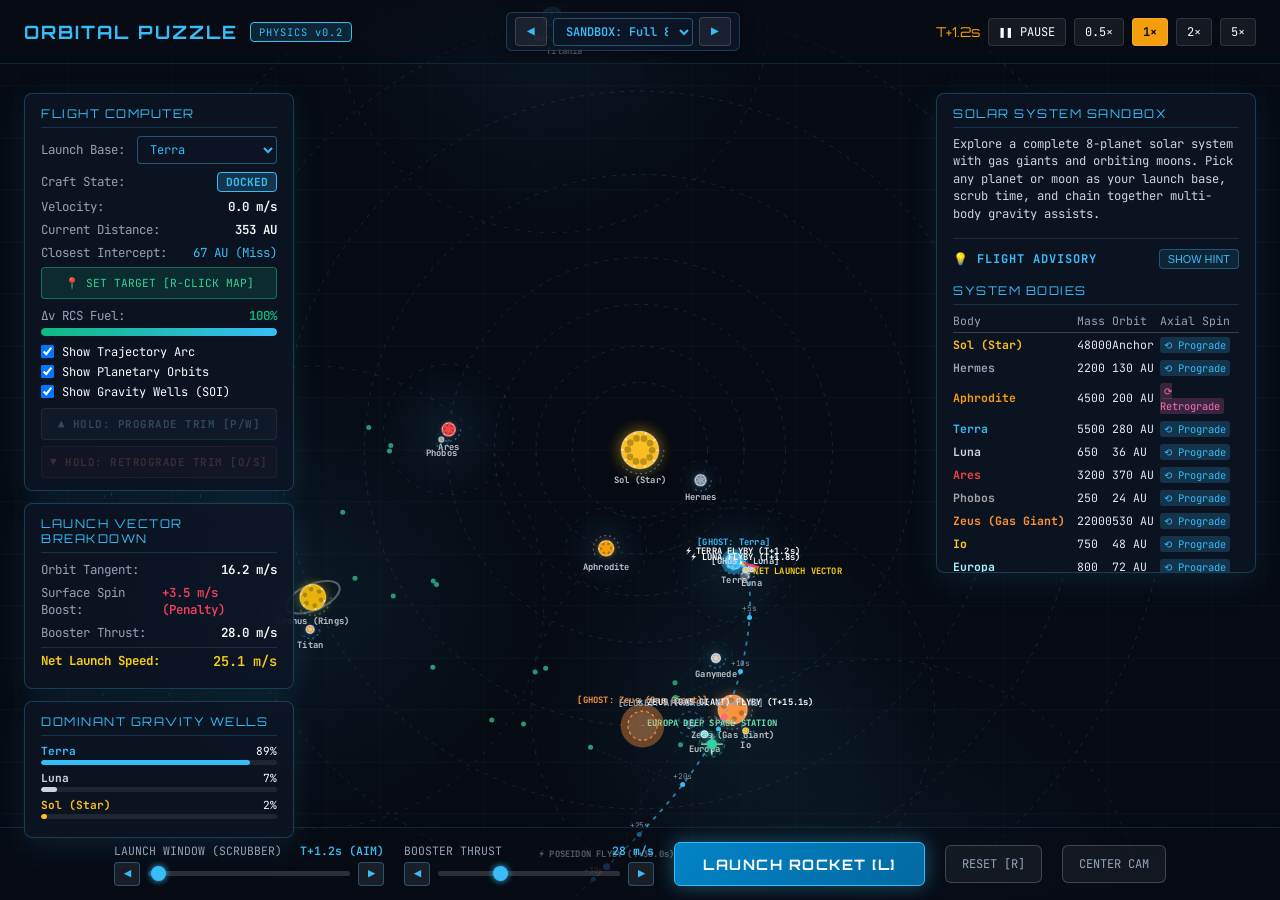
==== index.html @ 19dd27fc "Initial prototype: Orbital Dynamics Puzzle Game" ====
<!DOCTYPE html>
<html lang="en">
<head>
  <meta charset="UTF-8">
  <meta name="viewport" content="width=device-width, initial-scale=1.0">
  <title>Orbital Puzzle // Space Mechanics Prototype</title>
  <link rel="stylesheet" href="style.css">
</head>
<body>
  <!-- Canvas container for 2D Solar System simulation -->
  <div id="canvas-container">
    <canvas id="sim-canvas"></canvas>
  </div>

  <!-- UI HUD Layer -->
  <div class="ui-layer">
    <!-- Top Bar -->
    <header class="top-bar interactive">
      <div class="brand">
        <h1>ORBITAL PUZZLE</h1>
        <span class="tag">PHYSICS v0.2</span>
      </div>

      <!-- Scalable Level Navigator & Selector -->
      <div class="level-nav">
        <button class="lvl-nav-btn" id="btn-prev-lvl" title="Previous Mission [Q]">◀</button>
        <select id="select-level" class="hud-select level-dropdown">
          <option value="0">SANDBOX: Full 8 Planets</option>
          <optgroup label="CHAPTER 1: PLANETARY & MOON SUBSYSTEMS (TIER 3)">
            <option value="1">Level 1: Orbital Jump (Terra Subsystem)</option>
            <option value="2">Level 2: The Moon Bridge (Terra & Luna Subsystem)</option>
            <option value="3">Level 3: Jovian Resonance (Zeus & Io Subsystem)</option>
            <option value="4">Level 4: Cronus Ring Run (Cronus & Titan Subsystem)</option>
          </optgroup>
          <optgroup label="CHAPTER 2: INTERPLANETARY SOLAR SYSTEMS (TIER 2)">
            <option value="5">Level 5: Inner Solar Leap (Sol & Astra)</option>
            <option value="6">Level 6: Martian Slingshot (Sol, Terra & Ares)</option>
            <option value="7">Level 7: Retrograde Vortex (Sol, Terra & Aphrodite)</option>
            <option value="8">Level 8: Jovian Catapult (Sol, Terra & Zeus)</option>
          </optgroup>
          <optgroup label="CHAPTER 3: MASTER CLASS MULTI-BODY SYSTEMS">
            <option value="9">Level 9: Triple Assist (Sol, Terra, Ares & Zeus)</option>
            <option value="10">Level 10: Grand Jovian Tour (Sol-to-Zeus Insertion)</option>
          </optgroup>
        </select>
        <button class="lvl-nav-btn" id="btn-next-lvl" title="Next Mission [E]">▶</button>
      </div>

      <!-- Time Controls -->
      <div class="time-bar">
        <span class="clock-display" id="telemetry-time">T+00.0s</span>
        <button class="time-btn" id="btn-pause">❚❚ PAUSE</button>
        <button class="time-btn" data-speed="0.5">0.5×</button>
        <button class="time-btn active" data-speed="1.0">1×</button>
        <button class="time-btn" data-speed="2.0">2×</button>
        <button class="time-btn" data-speed="5.0">5×</button>
      </div>
    </header>

    <!-- Main HUD Panels -->
    <main class="main-hud">
      <!-- Left: Flight Telemetry & Mid-Flight Burn Controls -->
      <aside class="telemetry-panel">
        <div class="panel interactive">
          <div class="panel-title">FLIGHT COMPUTER</div>

          <!-- Launch Site Selector -->
          <div class="data-row" style="margin-bottom: 8px;">
            <span class="data-label">Launch Base:</span>
            <select id="select-launch-body" class="hud-select">
              <!-- Dynamically populated -->
            </select>
          </div>

          <div class="data-row">
            <span class="data-label">Craft State:</span>
            <span class="status-badge docked" id="telemetry-status">DOCKED</span>
          </div>
          <div class="data-row">
            <span class="data-label">Velocity:</span>
            <span class="data-value" id="telemetry-speed">0.0 m/s</span>
          </div>
          <div class="data-row">
            <span class="data-label">Current Distance:</span>
            <span class="data-value" id="telemetry-target-dist">--- AU</span>
          </div>
          <div class="data-row">
            <span class="data-label">Closest Intercept:</span>
            <span class="data-value" id="telemetry-closest-dist" style="color: #38bdf8;">--- AU</span>
          </div>
          <button class="hud-btn" id="btn-place-target" style="width: 100%; margin: 2px 0 8px 0; background: rgba(16, 185, 129, 0.15); border-color: rgba(52, 211, 153, 0.4); color: #34d399; font-size: 0.7rem;">📍 SET TARGET [R-CLICK MAP]</button>
          
          <div class="fuel-gauge">
            <div class="data-row" style="margin-bottom: 2px;">
              <span class="data-label">Δv RCS Fuel:</span>
              <span class="data-value" id="fuel-val-label" style="color: #10b981;">100%</span>
            </div>
            <div class="fuel-bar-bg">
              <div class="fuel-bar-fill" id="fuel-bar-fill"></div>
            </div>
          </div>

          <!-- Toggles -->
          <label class="toggle-group">
            <input type="checkbox" id="toggle-trajectory" checked>
            <span>Show Trajectory Arc</span>
          </label>
          <label class="toggle-group" style="margin-top: 4px;">
            <input type="checkbox" id="toggle-orbits" checked>
            <span>Show Planetary Orbits</span>
          </label>
          <label class="toggle-group" style="margin-top: 4px;">
            <input type="checkbox" id="toggle-gravity-wells" checked>
            <span>Show Gravity Wells (SOI)</span>
          </label>

          <div class="burn-controls">
            <button class="hud-btn burn-btn-prograde" id="btn-burn-prograde" disabled title="Hold to fire forward prograde RCS thrusters [P/W]">▲ HOLD: PROGRADE TRIM [P/W]</button>
            <button class="hud-btn burn-btn-retrograde" id="btn-burn-retrograde" disabled title="Hold to fire reverse retrograde RCS thrusters [O/S]">▼ HOLD: RETROGRADE TRIM [O/S]</button>
          </div>
        </div>

        <!-- Launch Velocity Breakdown (Educational HUD) -->
        <div class="panel interactive" id="launch-breakdown-panel">
          <div class="panel-title">LAUNCH VECTOR BREAKDOWN</div>
          <div class="data-row">
            <span class="data-label">Orbit Tangent:</span>
            <span class="data-value" id="calc-v-orbit">0.0 m/s</span>
          </div>
          <div class="data-row">
            <span class="data-label">Surface Spin Boost:</span>
            <span class="data-value" id="calc-v-rot" style="color: #38bdf8;">+0.0 m/s</span>
          </div>
          <div class="data-row">
            <span class="data-label">Booster Thrust:</span>
            <span class="data-value" id="calc-v-boost">0.0 m/s</span>
          </div>
          <div class="data-row" style="border-top: 1px solid rgba(255,255,255,0.1); padding-top: 4px; margin-top: 4px;">
            <span class="data-label" style="font-weight: bold; color: #facc15;">Net Launch Speed:</span>
            <span class="data-value" id="calc-v-total" style="color: #facc15; font-size: 0.85rem;">0.0 m/s</span>
          </div>
        </div>

        <!-- Live Gravitational Pull Breakdown -->
        <div class="panel interactive" id="gravity-influence-panel">
          <div class="panel-title">DOMINANT GRAVITY WELLS</div>
          <div id="gravity-breakdown-list">
            <!-- Dynamically populated -->
          </div>
        </div>
      </aside>

      <!-- Right: Mission Briefing & Intel -->
      <aside class="info-panel">
        <div class="panel interactive" style="max-height: 480px; overflow-y: auto;">
          <div class="panel-title" id="mission-title">MISSION BRIEFING</div>
          <p class="mission-desc" id="mission-desc">
            Analyze the system orbits and rotational directions. Time your launch window carefully.
          </p>

          <!-- Flight Advisory / Hint Card -->
          <div class="hint-container">
            <div class="hint-header">
              <span class="hint-title">💡 FLIGHT ADVISORY</span>
              <button class="hint-btn-toggle" id="btn-toggle-hint">SHOW HINT</button>
            </div>
            <div class="hint-card" id="hint-card" style="display: none;">
              <p class="hint-text" id="hint-desc"></p>
              <button class="hint-apply-btn" id="btn-apply-hint">AUTO-DIAL SOLUTION ⚡</button>
            </div>
          </div>

          <div class="panel-title" style="margin-top: 14px;">SYSTEM BODIES</div>
          <table class="intel-table" id="intel-bodies-table">
            <thead>
              <tr>
                <th>Body</th>
                <th>Mass</th>
                <th>Orbit</th>
                <th>Axial Spin</th>
              </tr>
            </thead>
            <tbody id="intel-bodies-list">
              <!-- Dynamically populated -->
            </tbody>
          </table>
        </div>
      </aside>
    </main>

    <!-- Bottom Launch Control Console -->
    <footer class="bottom-console interactive">
      <!-- Launch Time Window Scrubber with Fine-Step Arrows -->
      <div class="slider-group" style="min-width: 270px;">
        <div class="slider-header">
          <span>LAUNCH WINDOW (SCRUBBER)</span>
          <span id="label-scrub-time">T+0.0s (AIM)</span>
        </div>
        <div class="scrub-row">
          <button class="step-btn" id="btn-scrub-prev" title="Step Back 0.1s [◀ / A]">◀</button>
          <input type="range" id="input-scrub-time" min="0" max="90" value="0" step="0.1">
          <button class="step-btn" id="btn-scrub-next" title="Step Forward 0.1s [▶ / D]">▶</button>
        </div>
      </div>

      <!-- Booster Thrust Dial with Step Arrows -->
      <div class="slider-group" style="min-width: 250px;">
        <div class="slider-header">
          <span>BOOSTER THRUST</span>
          <span id="label-thrust">28 m/s</span>
        </div>
        <div class="scrub-row">
          <button class="step-btn" id="btn-thrust-prev" title="Decrease Thrust 1 m/s [▼ / Down Arrow]">◀</button>
          <input type="range" id="input-thrust" min="10" max="65" value="28" step="1">
          <button class="step-btn" id="btn-thrust-next" title="Increase Thrust 1 m/s [▲ / Up Arrow]">▶</button>
        </div>
      </div>

      <!-- Main Launch Button -->
      <button class="launch-btn" id="btn-launch">LAUNCH ROCKET [L]</button>

      <!-- Mission Reset & Camera Reset -->
      <button class="reset-btn" id="btn-reset">RESET [R]</button>
      <button class="reset-btn" id="btn-recenter">CENTER CAM</button>
    </footer>
  </div>

  <!-- Victory / Defeat Modal -->
  <div class="modal-overlay" id="mission-modal">
    <div class="modal-content">
      <h2 class="modal-title success" id="modal-title">MISSION ACCOMPLISHED!</h2>
      <p class="modal-desc" id="modal-desc">
        Target orbital waypoint captured successfully.
      </p>
      <div class="modal-actions">
        <button class="modal-btn secondary" id="modal-retry-btn">REPLAY</button>
        <button class="modal-btn primary" id="modal-next-btn">NEXT LEVEL ▶</button>
      </div>
    </div>
  </div>

  <!-- Main Game Initialization Script -->
  <script type="module">
    import { GameEngine } from './src/game.js';

    const canvas = document.getElementById('sim-canvas');
    const engine = new GameEngine(canvas);
    window.engine = engine;

    // Auto-update UI when level changes
    engine.onLevelLoaded = () => updateMissionIntel();

    // Populate Mission Intel and Launch Site Dropdown
    function updateMissionIntel() {
      const level = engine.currentLevel;
      document.getElementById('mission-title').innerText = level.name.toUpperCase();
      document.getElementById('mission-desc').innerText = level.description;

      // Sync Level Dropdown selector
      const levelSelect = document.getElementById('select-level');
      if (levelSelect) {
        levelSelect.value = String(engine.currentLevelIndex);
      }

      // Sync Hint content and reset card visibility
      const hintDesc = document.getElementById('hint-desc');
      const hintCard = document.getElementById('hint-card');
      const hintBtn = document.getElementById('btn-toggle-hint');
      if (hintDesc) {
        hintDesc.innerText = level.hint || 'Free sandbox flight. Navigate anywhere in the Solar System!';
      }
      if (hintCard) hintCard.style.display = 'none';
      if (hintBtn) hintBtn.innerText = 'SHOW HINT';

      // Populate Launch Site Dropdown
      const selectLaunch = document.getElementById('select-launch-body');
      selectLaunch.innerHTML = '';
      for (const b of engine.bodies) {
        if (b.isStar) continue; // Cannot launch from the sun
        const opt = document.createElement('option');
        opt.value = b.id;
        opt.innerText = b.name;
        if (engine.rocket.dockedBody && engine.rocket.dockedBody.id === b.id) {
          opt.selected = true;
        }
        selectLaunch.appendChild(opt);
      }

      // Populate System Bodies Table
      const tbody = document.getElementById('intel-bodies-list');
      tbody.innerHTML = '';
      for (const b of engine.bodies) {
        const tr = document.createElement('tr');
        const spinBadge = b.rotationSpeed > 0 
          ? '<span class="intel-badge badge-prograde">⟲ Prograde</span>' 
          : (b.rotationSpeed < 0 ? '<span class="intel-badge badge-retrograde">⟳ Retrograde</span>' : 'None');

        tr.innerHTML = `
          <td><strong style="color: ${b.color};">${b.name}</strong></td>
          <td>${b.mass}</td>
          <td>${b.parent ? b.orbitRadius + ' AU' : 'Anchor'}</td>
          <td>${spinBadge}</td>
        `;
        tbody.appendChild(tr);
      }

      // Update initial sliders
      const scrubSlider = document.getElementById('input-scrub-time');
      const scrubLabel = document.getElementById('label-scrub-time');
      if (scrubSlider && scrubLabel) {
        scrubSlider.value = engine.simTime;
        scrubLabel.innerText = `T+${engine.simTime.toFixed(1)}s (AIM)`;
      }

      document.getElementById('input-thrust').value = engine.rocket.launchThrust;
      document.getElementById('label-thrust').innerText = `${engine.rocket.launchThrust} m/s`;
    }

    updateMissionIntel();

    // Hook Launch Site Selector
    document.getElementById('select-launch-body').addEventListener('change', (e) => {
      engine.setLaunchBody(e.target.value);
    });

    // Hook Level Navigation Dropdown & Step Buttons
    document.getElementById('select-level').addEventListener('change', (e) => {
      engine.loadLevel(parseInt(e.target.value));
    });
    document.getElementById('btn-prev-lvl').addEventListener('click', () => {
      engine.prevLevel();
    });
    document.getElementById('btn-next-lvl').addEventListener('click', () => {
      engine.nextLevel();
    });

    // Hook Hint Toggle & Auto-Dial
    document.getElementById('btn-toggle-hint').addEventListener('click', () => {
      const hintCard = document.getElementById('hint-card');
      const hintBtn = document.getElementById('btn-toggle-hint');
      const isHidden = hintCard.style.display === 'none';
      hintCard.style.display = isHidden ? 'block' : 'none';
      hintBtn.innerText = isHidden ? 'HIDE HINT' : 'SHOW HINT';
    });

    document.getElementById('btn-apply-hint').addEventListener('click', () => {
      engine.applyHint();
      const applyBtn = document.getElementById('btn-apply-hint');
      applyBtn.innerText = 'SOLUTION APPLIED ✓';
      setTimeout(() => { applyBtn.innerText = 'AUTO-DIAL SOLUTION ⚡'; }, 1500);
    });

    // Time controls
    document.getElementById('btn-pause').addEventListener('click', () => {
      engine.togglePause();
    });

    document.querySelectorAll('.time-btn[data-speed]').forEach(btn => {
      btn.addEventListener('click', () => {
        document.querySelectorAll('.time-btn[data-speed]').forEach(b => b.classList.remove('active'));
        btn.classList.add('active');
        engine.setTimeScale(parseFloat(btn.dataset.speed));
      });
    });

    // Launch Time Window Scrubber & Booster Thrust Sliders
    const scrubInput = document.getElementById('input-scrub-time');
    const scrubLabel = document.getElementById('label-scrub-time');
    scrubInput.addEventListener('input', (e) => {
      const t = parseFloat(e.target.value);
      scrubLabel.innerText = `T+${t.toFixed(1)}s (AIM)`;
      engine.setScrubTime(t);
    });

    // Fine-Step Scrubber Arrow Buttons (single click + hold to repeat)
    const btnScrubPrev = document.getElementById('btn-scrub-prev');
    const btnScrubNext = document.getElementById('btn-scrub-next');

    function attachStepRepeater(btn, delta) {
      if (!btn) return;
      let intervalId = null;
      let timeoutId = null;

      const stepAction = () => {
        engine.stepScrubTime(delta);
      };

      const start = (e) => {
        e.preventDefault();
        stepAction();
        timeoutId = setTimeout(() => {
          intervalId = setInterval(stepAction, 60);
        }, 280);
      };

      const stop = () => {
        if (timeoutId) clearTimeout(timeoutId);
        if (intervalId) clearInterval(intervalId);
        timeoutId = null;
        intervalId = null;
      };

      btn.addEventListener('mousedown', start);
      btn.addEventListener('mouseup', stop);
      btn.addEventListener('mouseleave', stop);
      btn.addEventListener('touchstart', start, { passive: false });
      btn.addEventListener('touchend', stop);
    }

    attachStepRepeater(btnScrubPrev, -0.1);
    attachStepRepeater(btnScrubNext, 0.1);

    const thrustInput = document.getElementById('input-thrust');
    const thrustLabel = document.getElementById('label-thrust');
    thrustInput.addEventListener('input', (e) => {
      const thrust = parseFloat(e.target.value);
      thrustLabel.innerText = `${thrust} m/s`;
      engine.rocket.launchThrust = thrust;
      engine.computeTrajectory();
      engine.updateHUD();
    });

    // Fine-Step Thrust Arrow Buttons (single click + hold to repeat)
    const btnThrustPrev = document.getElementById('btn-thrust-prev');
    const btnThrustNext = document.getElementById('btn-thrust-next');

    function attachThrustRepeater(btn, delta) {
      if (!btn) return;
      let intervalId = null;
      let timeoutId = null;

      const stepAction = () => {
        engine.stepThrust(delta);
      };

      const start = (e) => {
        e.preventDefault();
        stepAction();
        timeoutId = setTimeout(() => {
          intervalId = setInterval(stepAction, 80);
        }, 280);
      };

      const stop = () => {
        if (timeoutId) clearTimeout(timeoutId);
        if (intervalId) clearInterval(intervalId);
        timeoutId = null;
        intervalId = null;
      };

      btn.addEventListener('mousedown', start);
      btn.addEventListener('mouseup', stop);
      btn.addEventListener('mouseleave', stop);
      btn.addEventListener('touchstart', start, { passive: false });
      btn.addEventListener('touchend', stop);
    }

    attachThrustRepeater(btnThrustPrev, -1);
    attachThrustRepeater(btnThrustNext, 1);

    // Launch & Reset buttons
    document.getElementById('btn-launch').addEventListener('click', () => {
      engine.triggerLaunch();
    });

    document.getElementById('btn-reset').addEventListener('click', () => {
      engine.resetCurrentLevel();
      updateMissionIntel();
    });

    document.getElementById('btn-recenter').addEventListener('click', () => {
      engine.camera.x = 0;
      engine.camera.y = 0;
      engine.camera.zoom = engine.currentLevel.isSandbox ? 0.55 : 0.85;
    });

    // Trajectory toggle
    document.getElementById('toggle-trajectory').addEventListener('change', (e) => {
      engine.showTrajectory = e.target.checked;
      engine.computeTrajectory();
    });

    // Planetary Orbits toggle
    document.getElementById('toggle-orbits').addEventListener('change', (e) => {
      engine.showOrbits = e.target.checked;
    });

    // Gravity Wells toggle
    document.getElementById('toggle-gravity-wells').addEventListener('change', (e) => {
      engine.showGravityWells = e.target.checked;
    });

    // Prograde & Retrograde continuous hold thruster buttons
    const btnPrograde = document.getElementById('btn-burn-prograde');
    const btnRetrograde = document.getElementById('btn-burn-retrograde');

    const startPrograde = (e) => { e.preventDefault(); engine.setTrim('PROGRADE'); };
    const startRetrograde = (e) => { e.preventDefault(); engine.setTrim('RETROGRADE'); };
    const stopTrim = (e) => { e.preventDefault(); engine.setTrim(null); };

    btnPrograde.addEventListener('mousedown', startPrograde);
    btnPrograde.addEventListener('mouseup', stopTrim);
    btnPrograde.addEventListener('mouseleave', stopTrim);
    btnPrograde.addEventListener('touchstart', startPrograde);
    btnPrograde.addEventListener('touchend', stopTrim);

    btnRetrograde.addEventListener('mousedown', startRetrograde);
    btnRetrograde.addEventListener('mouseup', stopTrim);
    btnRetrograde.addEventListener('mouseleave', stopTrim);
    btnRetrograde.addEventListener('touchstart', startRetrograde);
    btnRetrograde.addEventListener('touchend', stopTrim);

    // Place Target button (Sandbox mode)
    document.getElementById('btn-place-target').addEventListener('click', () => {
      engine.isPlacingTarget = !engine.isPlacingTarget;
      engine.updateHUD();
    });

    // Modal buttons
    document.getElementById('modal-retry-btn').addEventListener('click', () => {
      engine.closeModal();
      engine.resetCurrentLevel();
      updateMissionIntel();
    });

    document.getElementById('modal-next-btn').addEventListener('click', () => {
      engine.closeModal();
      engine.nextLevel();
      updateMissionIntel();
    });

    // Main Game Animation Loop
    let lastTime = performance.now();
    function loop(currentTime) {
      const dt = Math.min(0.1, (currentTime - lastTime) / 1000);
      lastTime = currentTime;

      engine.update(dt);
      engine.render();

      requestAnimationFrame(loop);
    }
    requestAnimationFrame(loop);
  </script>
</body>
</html>
---- style.css ----
@import url('https://fonts.googleapis.com/css2?family=JetBrains+Mono:wght@300;400;600;700&family=Orbitron:wght@500;700;900&display=swap');

:root {
  --bg-dark: #070b14;
  --panel-bg: rgba(13, 22, 38, 0.78);
  --panel-border: rgba(56, 189, 248, 0.25);
  --panel-glow: rgba(56, 189, 248, 0.12);
  --accent-cyan: #38bdf8;
  --accent-blue: #2563eb;
  --accent-emerald: #10b981;
  --accent-rose: #f43f5e;
  --accent-amber: #f59e0b;
  --text-main: #f8fafc;
  --text-muted: #94a3b8;
}

* {
  box-sizing: border-box;
  margin: 0;
  padding: 0;
  user-select: none;
}

body, html {
  width: 100%;
  height: 100%;
  overflow: hidden;
  background-color: var(--bg-dark);
  font-family: 'JetBrains Mono', monospace;
  color: var(--text-main);
}

#canvas-container {
  position: absolute;
  top: 0;
  left: 0;
  width: 100%;
  height: 100%;
  z-index: 1;
}

canvas {
  display: block;
  width: 100%;
  height: 100%;
}

/* -------------------------------------------------------------
 * UI OVERLAYS & PANELS
 * ------------------------------------------------------------- */
.ui-layer {
  position: absolute;
  top: 0;
  left: 0;
  width: 100%;
  height: 100%;
  z-index: 10;
  pointer-events: none;
  display: flex;
  flex-direction: column;
  justify-content: space-between;
}

.interactive {
  pointer-events: auto;
}

.panel {
  background: var(--panel-bg);
  backdrop-filter: blur(12px);
  -webkit-backdrop-filter: blur(12px);
  border: 1px solid var(--panel-border);
  box-shadow: 0 8px 32px 0 var(--panel-glow);
  border-radius: 8px;
  padding: 12px 16px;
}

/* -------------------------------------------------------------
 * TOP NAVIGATION BAR
 * ------------------------------------------------------------- */
.top-bar {
  display: flex;
  justify-content: space-between;
  align-items: center;
  padding: 12px 24px;
  background: linear-gradient(180deg, rgba(7, 11, 20, 0.95) 0%, rgba(7, 11, 20, 0.4) 100%);
  border-bottom: 1px solid rgba(56, 189, 248, 0.15);
}

.brand {
  display: flex;
  align-items: center;
  gap: 12px;
}

.brand h1 {
  font-family: 'Orbitron', sans-serif;
  font-size: 1.15rem;
  letter-spacing: 2px;
  color: var(--accent-cyan);
  text-transform: uppercase;
}

.brand .tag {
  font-size: 0.65rem;
  padding: 2px 8px;
  background: rgba(56, 189, 248, 0.15);
  border: 1px solid var(--accent-cyan);
  border-radius: 4px;
  color: var(--accent-cyan);
  letter-spacing: 1px;
}

.level-nav {
  display: flex;
  align-items: center;
  gap: 6px;
  background: rgba(13, 22, 38, 0.85);
  padding: 4px 8px;
  border-radius: 6px;
  border: 1px solid rgba(56, 189, 248, 0.25);
  box-shadow: 0 4px 16px rgba(0, 0, 0, 0.4);
}

.lvl-nav-btn {
  background: rgba(255, 255, 255, 0.06);
  border: 1px solid rgba(255, 255, 255, 0.15);
  color: var(--accent-cyan);
  padding: 5px 11px;
  font-size: 0.8rem;
  font-family: 'JetBrains Mono', monospace;
  cursor: pointer;
  border-radius: 4px;
  transition: all 0.2s ease;
}

.lvl-nav-btn:hover {
  background: rgba(56, 189, 248, 0.25);
  border-color: var(--accent-cyan);
  box-shadow: 0 0 10px rgba(56, 189, 248, 0.4);
}

.level-dropdown {
  background: #090e1a;
  border: 1px solid rgba(56, 189, 248, 0.35);
  color: var(--accent-cyan);
  font-family: 'JetBrains Mono', monospace;
  font-size: 0.8rem;
  font-weight: 600;
  padding: 5px 10px;
  border-radius: 4px;
  outline: none;
  cursor: pointer;
  max-width: 320px;
  transition: border-color 0.2s ease;
}

.level-dropdown:hover, .level-dropdown:focus {
  border-color: var(--accent-cyan);
  box-shadow: 0 0 10px rgba(56, 189, 248, 0.3);
}

.level-dropdown optgroup {
  background: #070c16;
  color: #94a3b8;
  font-weight: 700;
  font-size: 0.72rem;
  letter-spacing: 1px;
}

.level-dropdown option {
  background: #0d1626;
  color: #f8fafc;
  font-size: 0.8rem;
  padding: 4px 6px;
}

/* Flight Advisory / Hint Card Styles */
.hint-container {
  margin-top: 14px;
  padding-top: 10px;
  border-top: 1px solid rgba(255, 255, 255, 0.1);
}

.hint-header {
  display: flex;
  justify-content: space-between;
  align-items: center;
  margin-bottom: 6px;
}

.hint-title {
  color: #38bdf8;
  font-size: 0.75rem;
  font-weight: 700;
  letter-spacing: 1px;
}

.hint-btn-toggle {
  font-size: 0.68rem;
  padding: 3px 8px;
  background: rgba(56, 189, 248, 0.1);
  border: 1px solid rgba(56, 189, 248, 0.35);
  color: #38bdf8;
  border-radius: 4px;
  cursor: pointer;
  transition: all 0.2s ease;
}

.hint-btn-toggle:hover {
  background: rgba(56, 189, 248, 0.25);
  border-color: var(--accent-cyan);
}

.hint-card {
  background: rgba(14, 165, 233, 0.08);
  border: 1px dashed rgba(56, 189, 248, 0.35);
  border-radius: 6px;
  padding: 10px;
  margin-top: 8px;
  animation: fadeIn 0.25s ease-out;
}

.hint-text {
  font-size: 0.75rem;
  color: #bae6fd;
  line-height: 1.45;
  margin-bottom: 8px;
}

.hint-apply-btn {
  width: 100%;
  font-size: 0.72rem;
  padding: 6px;
  background: rgba(56, 189, 248, 0.2);
  border: 1px solid var(--accent-cyan);
  color: var(--accent-cyan);
  font-weight: 700;
  border-radius: 4px;
  cursor: pointer;
  transition: all 0.2s ease;
  letter-spacing: 0.5px;
}

.hint-apply-btn:hover {
  background: var(--accent-cyan);
  color: #040810;
  box-shadow: 0 0 12px rgba(56, 189, 248, 0.5);
}

.time-bar {
  display: flex;
  align-items: center;
  gap: 8px;
}

.clock-display {
  font-family: 'Orbitron', sans-serif;
  font-size: 0.85rem;
  color: var(--accent-amber);
  min-width: 85px;
  text-align: right;
}

.time-btn {
  background: rgba(255, 255, 255, 0.06);
  border: 1px solid rgba(255, 255, 255, 0.12);
  color: var(--text-main);
  font-family: 'JetBrains Mono', monospace;
  font-size: 0.75rem;
  padding: 5px 10px;
  border-radius: 4px;
  cursor: pointer;
  transition: all 0.15s;
}

.time-btn:hover {
  background: rgba(56, 189, 248, 0.2);
  border-color: var(--accent-cyan);
}

.time-btn.active {
  background: var(--accent-amber);
  color: #090e18;
  font-weight: 700;
}

/* -------------------------------------------------------------
 * MAIN HUD (LEFT & RIGHT)
 * ------------------------------------------------------------- */
.main-hud {
  display: flex;
  justify-content: space-between;
  padding: 12px 24px;
  height: calc(100% - 170px);
}

.telemetry-panel {
  width: 270px;
  display: flex;
  flex-direction: column;
  gap: 12px;
}

.info-panel {
  width: 320px;
  display: flex;
  flex-direction: column;
  gap: 12px;
}

.panel-title {
  font-family: 'Orbitron', sans-serif;
  font-size: 0.75rem;
  letter-spacing: 1.5px;
  color: var(--accent-cyan);
  text-transform: uppercase;
  border-bottom: 1px solid rgba(56, 189, 248, 0.2);
  padding-bottom: 6px;
  margin-bottom: 8px;
}

.data-row {
  display: flex;
  justify-content: space-between;
  align-items: center;
  font-size: 0.78rem;
  margin-bottom: 6px;
}

.data-label {
  color: var(--text-muted);
}

.data-value {
  font-weight: 600;
  color: var(--text-main);
}

.hud-select {
  background: rgba(13, 22, 38, 0.9);
  border: 1px solid rgba(56, 189, 248, 0.4);
  color: #38bdf8;
  font-family: 'JetBrains Mono', monospace;
  font-size: 0.75rem;
  padding: 4px 8px;
  border-radius: 4px;
  outline: none;
  cursor: pointer;
  max-width: 140px;
}

.hud-select option {
  background: #0b1320;
  color: #f8fafc;
}

.status-badge {
  padding: 2px 8px;
  border-radius: 4px;
  font-size: 0.7rem;
  font-weight: 700;
}

.status-badge.docked {
  background: rgba(56, 189, 248, 0.2);
  color: var(--accent-cyan);
  border: 1px solid var(--accent-cyan);
}

.status-badge.flying {
  background: rgba(245, 158, 11, 0.2);
  color: var(--accent-amber);
  border: 1px solid var(--accent-amber);
}

.status-badge.crashed, .status-badge.out_of_bounds {
  background: rgba(244, 63, 94, 0.2);
  color: var(--accent-rose);
  border: 1px solid var(--accent-rose);
}

.status-badge.success {
  background: rgba(16, 185, 129, 0.2);
  color: var(--accent-emerald);
  border: 1px solid var(--accent-emerald);
}

.fuel-gauge {
  margin-top: 4px;
}

.fuel-bar-bg {
  width: 100%;
  height: 8px;
  background: rgba(255, 255, 255, 0.1);
  border-radius: 4px;
  overflow: hidden;
  margin-top: 4px;
}

.fuel-bar-fill {
  height: 100%;
  width: 100%;
  background: linear-gradient(90deg, #10b981 0%, #38bdf8 100%);
  border-radius: 4px;
  transition: width 0.2s ease;
}

/* Gravity Breakdown Bars */
.gravity-bar-row {
  margin-bottom: 6px;
}

.gravity-bar-meta {
  display: flex;
  justify-content: space-between;
  font-size: 0.7rem;
  margin-bottom: 2px;
}

.gravity-bar-track {
  width: 100%;
  height: 5px;
  background: rgba(255, 255, 255, 0.08);
  border-radius: 3px;
  overflow: hidden;
}

.gravity-bar-val {
  height: 100%;
  border-radius: 3px;
  transition: width 0.15s ease;
}

.toggle-group {
  display: flex;
  align-items: center;
  gap: 8px;
  font-size: 0.75rem;
  cursor: pointer;
  margin-top: 8px;
}

.toggle-group input {
  cursor: pointer;
}

.burn-controls {
  margin-top: 8px;
  display: flex;
  flex-direction: column;
  gap: 6px;
}

.hud-btn {
  flex: 1;
  background: rgba(255, 255, 255, 0.08);
  border: 1px solid rgba(255, 255, 255, 0.2);
  color: #cbd5e1;
  font-family: 'JetBrains Mono', monospace;
  font-size: 0.72rem;
  padding: 8px;
  border-radius: 4px;
  cursor: pointer;
  transition: all 0.2s;
  text-align: center;
}

.hud-btn:disabled {
  opacity: 0.35;
  cursor: not-allowed;
  filter: grayscale(0.6);
}

.burn-btn-prograde {
  background: rgba(56, 189, 248, 0.12);
  border: 1px solid rgba(56, 189, 248, 0.35);
  color: #38bdf8;
  font-weight: 600;
  font-size: 0.68rem;
  letter-spacing: 0.5px;
}

.burn-btn-prograde:hover:not(:disabled) {
  background: rgba(56, 189, 248, 0.28);
  border-color: #38bdf8;
  color: #fff;
  box-shadow: 0 0 12px rgba(56, 189, 248, 0.4);
}

.burn-btn-prograde.active {
  background: #0284c7;
  color: #ffffff;
  border-color: #38bdf8;
  box-shadow: 0 0 18px rgba(56, 189, 248, 0.85);
  transform: scale(0.98);
}

.burn-btn-retrograde {
  background: rgba(244, 63, 94, 0.12);
  border: 1px solid rgba(244, 63, 94, 0.35);
  color: #f43f5e;
  font-weight: 600;
  font-size: 0.68rem;
  letter-spacing: 0.5px;
}

.burn-btn-retrograde:hover:not(:disabled) {
  background: rgba(244, 63, 94, 0.28);
  border-color: #f43f5e;
  color: #fff;
  box-shadow: 0 0 12px rgba(244, 63, 94, 0.4);
}

.burn-btn-retrograde.active {
  background: #e11d48;
  color: #ffffff;
  border-color: #f43f5e;
  box-shadow: 0 0 18px rgba(244, 63, 94, 0.85);
  transform: scale(0.98);
}

/* System intel & Breakdown */
.mission-desc {
  font-size: 0.76rem;
  line-height: 1.45;
  color: #cbd5e1;
  margin-bottom: 10px;
}

.intel-table {
  width: 100%;
  font-size: 0.72rem;
  border-collapse: collapse;
  margin-top: 6px;
}

.intel-table th {
  text-align: left;
  color: var(--text-muted);
  font-weight: normal;
  border-bottom: 1px solid rgba(255, 255, 255, 0.1);
  padding-bottom: 4px;
}

.intel-table td {
  padding: 4px 0;
  color: #e2e8f0;
}

.intel-badge {
  font-size: 0.65rem;
  padding: 1px 4px;
  border-radius: 3px;
}

.badge-prograde {
  background: rgba(56, 189, 248, 0.2);
  color: var(--accent-cyan);
}

.badge-retrograde {
  background: rgba(244, 114, 182, 0.2);
  color: #f472b6;
}

/* -------------------------------------------------------------
 * BOTTOM CONSOLE
 * ------------------------------------------------------------- */
.bottom-console {
  display: flex;
  justify-content: center;
  align-items: center;
  gap: 20px;
  padding: 14px 24px;
  background: linear-gradient(0deg, rgba(7, 11, 20, 0.95) 0%, rgba(7, 11, 20, 0.5) 100%);
  border-top: 1px solid rgba(56, 189, 248, 0.15);
}

.slider-group {
  display: flex;
  flex-direction: column;
  gap: 4px;
  min-width: 170px;
}

.slider-header {
  display: flex;
  justify-content: space-between;
  font-size: 0.72rem;
  color: var(--text-muted);
}

.slider-header span:last-child {
  color: var(--accent-cyan);
  font-weight: 600;
}

.scrub-row {
  display: flex;
  align-items: center;
  gap: 8px;
  width: 100%;
}

.scrub-row input[type="range"] {
  flex: 1;
}

.step-btn {
  background: rgba(255, 255, 255, 0.08);
  border: 1px solid rgba(56, 189, 248, 0.35);
  color: var(--accent-cyan);
  font-family: 'JetBrains Mono', monospace;
  font-size: 0.75rem;
  width: 26px;
  height: 24px;
  display: flex;
  align-items: center;
  justify-content: center;
  border-radius: 4px;
  cursor: pointer;
  transition: all 0.15s ease;
  user-select: none;
  flex-shrink: 0;
}

.step-btn:hover:not(:disabled) {
  background: rgba(56, 189, 248, 0.25);
  border-color: var(--accent-cyan);
  box-shadow: 0 0 8px rgba(56, 189, 248, 0.4);
}

.step-btn:active:not(:disabled) {
  background: var(--accent-cyan);
  color: #040810;
  transform: scale(0.95);
}

.step-btn:disabled {
  opacity: 0.3;
  cursor: not-allowed;
  filter: grayscale(0.7);
}

input[type="range"] {
  -webkit-appearance: none;
  appearance: none;
  height: 5px;
  border-radius: 3px;
  background: rgba(255, 255, 255, 0.15);
  outline: none;
}

input[type="range"]::-webkit-slider-thumb {
  -webkit-appearance: none;
  appearance: none;
  width: 15px;
  height: 15px;
  border-radius: 50%;
  background: var(--accent-cyan);
  cursor: pointer;
  box-shadow: 0 0 6px var(--accent-cyan);
}

.launch-btn {
  background: linear-gradient(135deg, #0284c7 0%, #0369a1 100%);
  border: 1px solid #38bdf8;
  color: #fff;
  font-family: 'Orbitron', sans-serif;
  font-size: 0.9rem;
  font-weight: 700;
  letter-spacing: 1.5px;
  padding: 12px 28px;
  border-radius: 6px;
  cursor: pointer;
  box-shadow: 0 0 20px rgba(56, 189, 248, 0.4);
  transition: all 0.2s ease;
}

.launch-btn:hover:not(:disabled) {
  background: linear-gradient(135deg, #0ea5e9 0%, #0284c7 100%);
  box-shadow: 0 0 28px rgba(56, 189, 248, 0.7);
  transform: translateY(-1px);
}

.launch-btn:disabled {
  opacity: 0.35;
  cursor: not-allowed;
  box-shadow: none;
}

.reset-btn {
  background: rgba(255, 255, 255, 0.05);
  border: 1px solid rgba(255, 255, 255, 0.2);
  color: var(--text-muted);
  font-family: 'JetBrains Mono', monospace;
  font-size: 0.75rem;
  padding: 10px 16px;
  border-radius: 6px;
  cursor: pointer;
  transition: all 0.2s;
}

.reset-btn:hover {
  background: rgba(255, 255, 255, 0.12);
  color: var(--text-main);
  border-color: rgba(255, 255, 255, 0.4);
}

/* -------------------------------------------------------------
 * MODAL OVERLAY (SUCCESS / FAIL)
 * ------------------------------------------------------------- */
.modal-overlay {
  position: absolute;
  top: 0;
  left: 0;
  width: 100%;
  height: 100%;
  background: rgba(4, 7, 14, 0.85);
  backdrop-filter: blur(8px);
  z-index: 100;
  display: none;
  justify-content: center;
  align-items: center;
  pointer-events: auto;
}

.modal-overlay.active {
  display: flex;
}

.modal-content {
  background: #0d1626;
  border: 1px solid rgba(56, 189, 248, 0.4);
  box-shadow: 0 0 40px rgba(56, 189, 248, 0.2);
  border-radius: 12px;
  padding: 32px 40px;
  max-width: 480px;
  text-align: center;
}

.modal-title {
  font-family: 'Orbitron', sans-serif;
  font-size: 1.4rem;
  letter-spacing: 2px;
  margin-bottom: 14px;
}

.modal-title.success {
  color: #34d399;
  text-shadow: 0 0 15px rgba(52, 211, 153, 0.5);
}

.modal-title.fail {
  color: #f43f5e;
  text-shadow: 0 0 15px rgba(244, 63, 94, 0.5);
}

.modal-desc {
  font-size: 0.88rem;
  line-height: 1.6;
  color: #cbd5e1;
  margin-bottom: 24px;
}

.modal-actions {
  display: flex;
  justify-content: center;
  gap: 16px;
}

.modal-btn {
  font-family: 'Orbitron', sans-serif;
  font-size: 0.8rem;
  padding: 10px 20px;
  border-radius: 6px;
  cursor: pointer;
  transition: all 0.2s;
}

.modal-btn.primary {
  background: #10b981;
  border: 1px solid #34d399;
  color: #040810;
  font-weight: 700;
}

.modal-btn.primary:hover {
  background: #34d399;
  box-shadow: 0 0 20px rgba(52, 211, 153, 0.6);
}

.modal-btn.secondary {
  background: rgba(255, 255, 255, 0.1);
  border: 1px solid rgba(255, 255, 255, 0.2);
  color: #fff;
}

.modal-btn.secondary:hover {
  background: rgba(255, 255, 255, 0.2);
}
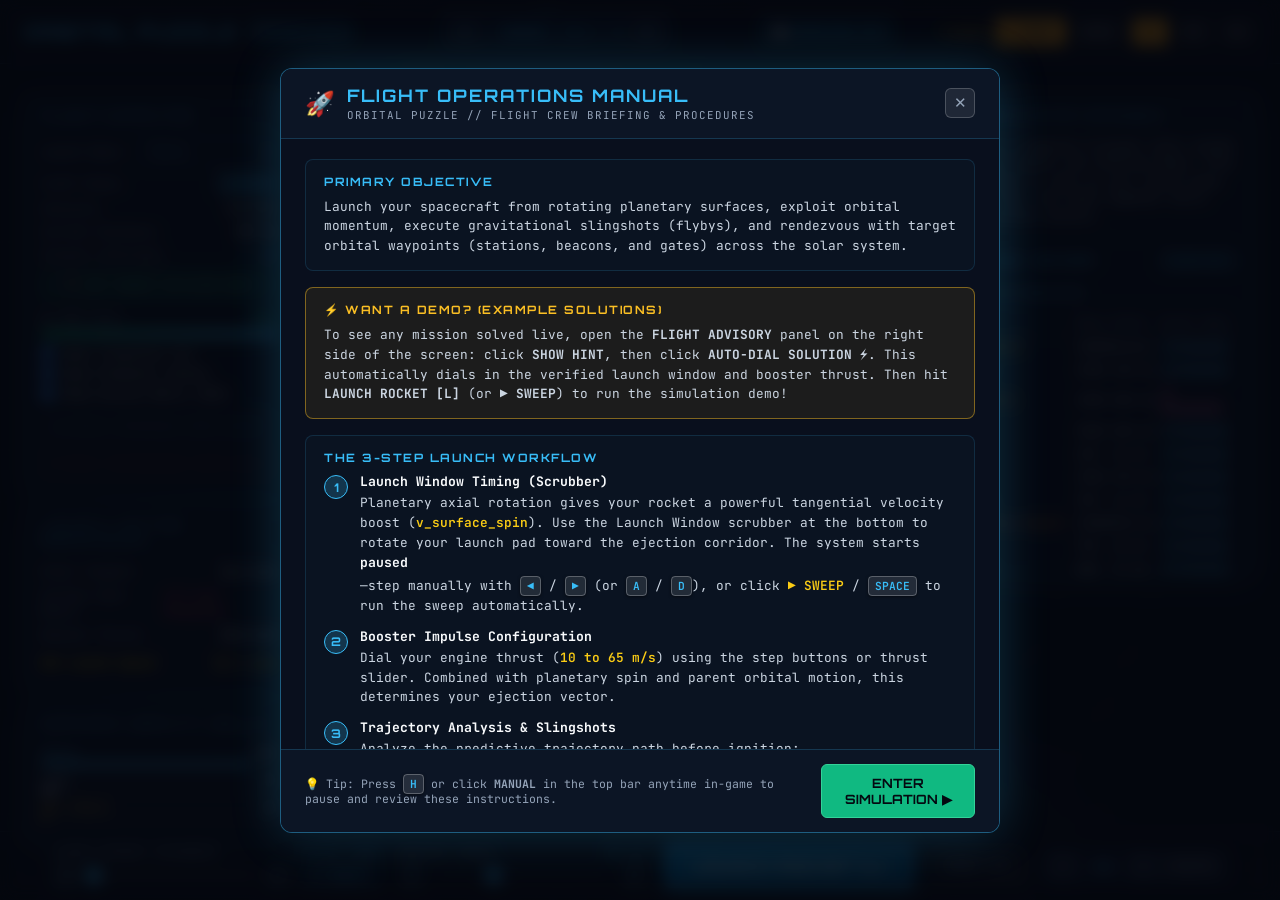
==== commit 7f4cde8d: "Enhance UI and gameplay: in-game flight manual, scrub sweep controls, camera zoom, and physical SOI " ====
--- a/index.html
+++ b/index.html
@@ -46,8 +46,9 @@
         <button class="lvl-nav-btn" id="btn-next-lvl" title="Next Mission [E]">▶</button>
       </div>
 
-      <!-- Time Controls -->
+      <!-- Time Controls & Manual -->
       <div class="time-bar">
+        <button class="manual-btn" id="btn-open-manual" title="Flight Operations Manual [H]">📖 MANUAL [H]</button>
         <span class="clock-display" id="telemetry-time">T+00.0s</span>
         <button class="time-btn" id="btn-pause">❚❚ PAUSE</button>
         <button class="time-btn" data-speed="0.5">0.5×</button>
@@ -190,8 +191,8 @@
 
     <!-- Bottom Launch Control Console -->
     <footer class="bottom-console interactive">
-      <!-- Launch Time Window Scrubber with Fine-Step Arrows -->
-      <div class="slider-group" style="min-width: 270px;">
+      <!-- Launch Time Window Scrubber with Fine-Step Arrows & Auto-Sweep -->
+      <div class="slider-group" style="min-width: 330px;">
         <div class="slider-header">
           <span>LAUNCH WINDOW (SCRUBBER)</span>
           <span id="label-scrub-time">T+0.0s (AIM)</span>
@@ -200,6 +201,7 @@
           <button class="step-btn" id="btn-scrub-prev" title="Step Back 0.1s [◀ / A]">◀</button>
           <input type="range" id="input-scrub-time" min="0" max="90" value="0" step="0.1">
           <button class="step-btn" id="btn-scrub-next" title="Step Forward 0.1s [▶ / D]">▶</button>
+          <button class="sweep-btn" id="btn-scrub-sweep" title="Toggle Auto-Sweep [SPACE]">▶ SWEEP</button>
         </div>
       </div>
 
@@ -219,9 +221,16 @@
       <!-- Main Launch Button -->
       <button class="launch-btn" id="btn-launch">LAUNCH ROCKET [L]</button>
 
-      <!-- Mission Reset & Camera Reset -->
+      <!-- Mission Reset & Camera Controls -->
       <button class="reset-btn" id="btn-reset">RESET [R]</button>
-      <button class="reset-btn" id="btn-recenter">CENTER CAM</button>
+
+      <!-- Precision Zoom & Camera Cluster -->
+      <div class="cam-cluster">
+        <button class="step-btn" id="btn-zoom-out" title="Precision Zoom Out [－ / -]">－</button>
+        <span class="zoom-display" id="label-zoom" title="Current Zoom Level">60%</span>
+        <button class="step-btn" id="btn-zoom-in" title="Precision Zoom In [＋ / +]">＋</button>
+        <button class="reset-btn" id="btn-recenter" title="Recenter Camera [C]" style="padding: 4px 8px; font-size: 0.7rem;">CENTER</button>
+      </div>
     </footer>
   </div>
 
@@ -235,6 +244,122 @@
       <div class="modal-actions">
         <button class="modal-btn secondary" id="modal-retry-btn">REPLAY</button>
         <button class="modal-btn primary" id="modal-next-btn">NEXT LEVEL ▶</button>
+      </div>
+    </div>
+  </div>
+
+  <!-- In-Game Instructions Modal Overlay (Pops up on initial open) -->
+  <div class="modal-overlay active" id="instructions-modal">
+    <div class="modal-content instructions-modal-card">
+      <div class="modal-header">
+        <div class="modal-header-brand">
+          <span class="manual-icon">🚀</span>
+          <div>
+            <h2 class="instructions-title">FLIGHT OPERATIONS MANUAL</h2>
+            <span class="instructions-subtitle">ORBITAL PUZZLE // FLIGHT CREW BRIEFING & PROCEDURES</span>
+          </div>
+        </div>
+        <button class="modal-close-btn" id="btn-close-instructions-x" title="Close Manual [ESC]">✕</button>
+      </div>
+
+      <div class="instructions-body">
+        <!-- Section: Primary Objective -->
+        <div class="instructions-section">
+          <div class="section-tag">PRIMARY OBJECTIVE</div>
+          <p>
+            Launch your spacecraft from rotating planetary surfaces, exploit orbital momentum, execute gravitational slingshots (flybys), and rendezvous with target orbital waypoints (stations, beacons, and gates) across the solar system.
+          </p>
+        </div>
+
+        <!-- Section: Interactive Demo / Auto-Dial -->
+        <div class="instructions-section" style="border-color: rgba(251, 191, 36, 0.45); background: rgba(251, 191, 36, 0.08);">
+          <div class="section-tag" style="color: #fbbf24;">⚡ WANT A DEMO? (EXAMPLE SOLUTIONS)</div>
+          <p>
+            To see any mission solved live, open the <strong>FLIGHT ADVISORY</strong> panel on the right side of the screen: click <strong>SHOW HINT</strong>, then click <strong>AUTO-DIAL SOLUTION ⚡</strong>. This automatically dials in the verified launch window and booster thrust. Then hit <strong>LAUNCH ROCKET [L]</strong> (or <strong>▶ SWEEP</strong>) to run the simulation demo!
+          </p>
+        </div>
+
+        <!-- Section: 3-Step Procedure -->
+        <div class="instructions-section">
+          <div class="section-tag">THE 3-STEP LAUNCH WORKFLOW</div>
+          <div class="guide-steps">
+            <div class="guide-step">
+              <div class="step-num">1</div>
+              <div class="step-info">
+                <strong>Launch Window Timing (Scrubber)</strong>
+                <p>Planetary axial rotation gives your rocket a powerful tangential velocity boost (<span class="code-hl">v_surface_spin</span>). Use the Launch Window scrubber at the bottom to rotate your launch pad toward the ejection corridor. The system starts <strong>paused</strong>—step manually with <kbd>◀</kbd> / <kbd>▶</kbd> (or <kbd>A</kbd> / <kbd>D</kbd>), or click <span class="code-hl">▶ SWEEP</span> / <kbd>SPACE</kbd> to run the sweep automatically.</p>
+              </div>
+            </div>
+
+            <div class="guide-step">
+              <div class="step-num">2</div>
+              <div class="step-info">
+                <strong>Booster Impulse Configuration</strong>
+                <p>Dial your engine thrust (<span class="code-hl">10 to 65 m/s</span>) using the step buttons or thrust slider. Combined with planetary spin and parent orbital motion, this determines your ejection vector.</p>
+              </div>
+            </div>
+
+            <div class="guide-step">
+              <div class="step-num">3</div>
+              <div class="step-info">
+                <strong>Trajectory Analysis & Slingshots</strong>
+                <p>Analyze the predictive trajectory path before ignition:
+                  <ul>
+                    <li><strong style="color: #38bdf8;">Chrono Time Pips (+5s, +10s, +15s):</strong> Visual rulers on both your flight path and target orbit to align rendezvous timing at a glance.</li>
+                    <li><strong style="color: #fbbf24;">Arrival Node Ghost:</strong> Hologram at closest approach displaying intercept distance and relative velocity (<span class="code-hl">Δv_rel</span>).</li>
+                  </ul>
+                </p>
+              </div>
+            </div>
+          </div>
+        </div>
+
+        <!-- Section: Rendezvous & Docking -->
+        <div class="instructions-section">
+          <div class="section-tag">RENDEZVOUS & DOCKING</div>
+          <div class="guide-grid">
+            <div class="guide-card">
+              <strong style="color: #34d399;">★ Passive Clamp Capture</strong>
+              <p>Entering the target waypoint's Sphere of Influence (green pulsing ring) with relative speed at or below the capture limit automatically locks docking clamps.</p>
+            </div>
+            <div class="guide-card">
+              <strong style="color: #fbbf24;">⚡ Target-Relative Braking</strong>
+              <p>Arriving inside the SOI with excess speed? Hold <kbd>SPACE</kbd> or <kbd>S</kbd> inside the SOI to fire RCS thrusters directly opposing your relative drift until capture velocity is reached.</p>
+            </div>
+          </div>
+        </div>
+
+        <!-- Section: Mid-flight Trim -->
+        <div class="instructions-section">
+          <div class="section-tag">MID-FLIGHT RCS TRIM</div>
+          <p>
+            Fine-tune your flight path in active flight: hold <kbd>W</kbd> / <kbd>P</kbd> for <strong>Prograde Trim</strong> (accelerate forward to expand orbit) or hold <kbd>S</kbd> / <kbd>O</kbd> for <strong>Retrograde Trim</strong> (burn backward to drop orbit).
+          </p>
+        </div>
+
+        <!-- Section: Keyboard Cheatsheet -->
+        <div class="instructions-section">
+          <div class="section-tag">CONTROLS CHEATSHEET</div>
+          <div class="kbd-table">
+            <div class="kbd-row"><span class="kbd-key"><kbd>L</kbd></span><span>Launch Rocket from Pad</span></div>
+            <div class="kbd-row"><span class="kbd-key"><kbd>SPACE</kbd></span><span>Toggle Sweep (Docked) · Target Brake (in SOI) · Pause (Flight)</span></div>
+            <div class="kbd-row"><span class="kbd-key"><kbd>◀</kbd> <kbd>▶</kbd> / <kbd>A</kbd> <kbd>D</kbd></span><span>Step Launch Window Time (±0.1s)</span></div>
+            <div class="kbd-row"><span class="kbd-key"><kbd>▲</kbd> <kbd>▼</kbd></span><span>Step Booster Thrust (±1 m/s)</span></div>
+            <div class="kbd-row"><span class="kbd-key"><kbd>＋</kbd> <kbd>－</kbd></span><span>Precision Zoom In / Out</span></div>
+            <div class="kbd-row"><span class="kbd-key"><kbd>C</kbd></span><span>Recenter Camera View</span></div>
+            <div class="kbd-row"><span class="kbd-key"><kbd>W</kbd> / <kbd>P</kbd></span><span>Hold: Prograde RCS Trim</span></div>
+            <div class="kbd-row"><span class="kbd-key"><kbd>S</kbd> / <kbd>O</kbd></span><span>Hold: Retrograde RCS Trim / Target Brake</span></div>
+            <div class="kbd-row"><span class="kbd-key"><kbd>R</kbd></span><span>Reset Mission to Pad</span></div>
+            <div class="kbd-row"><span class="kbd-key"><kbd>Q</kbd> / <kbd>E</kbd></span><span>Previous / Next Mission</span></div>
+            <div class="kbd-row"><span class="kbd-key"><kbd>H</kbd></span><span>Open / Close Flight Manual (Pauses Game)</span></div>
+            <div class="kbd-row"><span class="kbd-key"><kbd>ESC</kbd></span><span>Close Manual / Cancel Target Placement</span></div>
+          </div>
+        </div>
+      </div>
+
+      <div class="modal-footer">
+        <span class="footer-tip">💡 Tip: Press <kbd>H</kbd> or click <strong>MANUAL</strong> in the top bar anytime in-game to pause and review these instructions.</span>
+        <button class="modal-btn primary" id="btn-enter-simulation">ENTER SIMULATION ▶</button>
       </div>
     </div>
   </div>
@@ -469,10 +594,50 @@
     });
 
     document.getElementById('btn-recenter').addEventListener('click', () => {
-      engine.camera.x = 0;
-      engine.camera.y = 0;
-      engine.camera.zoom = engine.currentLevel.isSandbox ? 0.55 : 0.85;
-    });
+      engine.recenterCamera();
+    });
+
+    // Precision Zoom Controls (single click + hold to repeat)
+    const btnZoomIn = document.getElementById('btn-zoom-in');
+    const btnZoomOut = document.getElementById('btn-zoom-out');
+
+    function attachZoomRepeater(btn, isZoomIn) {
+      if (!btn) return;
+      let intervalId = null;
+      let timeoutId = null;
+
+      const zoomAction = () => {
+        if (isZoomIn) {
+          engine.zoomIn(1.08);
+        } else {
+          engine.zoomOut(1.08);
+        }
+      };
+
+      const start = (e) => {
+        e.preventDefault();
+        zoomAction();
+        timeoutId = setTimeout(() => {
+          intervalId = setInterval(zoomAction, 50);
+        }, 250);
+      };
+
+      const stop = () => {
+        if (timeoutId) clearTimeout(timeoutId);
+        if (intervalId) clearInterval(intervalId);
+        timeoutId = null;
+        intervalId = null;
+      };
+
+      btn.addEventListener('mousedown', start);
+      btn.addEventListener('mouseup', stop);
+      btn.addEventListener('mouseleave', stop);
+      btn.addEventListener('touchstart', start, { passive: false });
+      btn.addEventListener('touchend', stop);
+    }
+
+    attachZoomRepeater(btnZoomIn, true);
+    attachZoomRepeater(btnZoomOut, false);
 
     // Trajectory toggle
     document.getElementById('toggle-trajectory').addEventListener('change', (e) => {
@@ -529,6 +694,45 @@
       updateMissionIntel();
     });
 
+    // Flight Operations Manual (Instructions) event listeners
+    const btnOpenManual = document.getElementById('btn-open-manual');
+    if (btnOpenManual) {
+      btnOpenManual.addEventListener('click', () => {
+        engine.openInstructions();
+      });
+    }
+
+    const btnCloseInstX = document.getElementById('btn-close-instructions-x');
+    if (btnCloseInstX) {
+      btnCloseInstX.addEventListener('click', () => {
+        engine.closeInstructions();
+      });
+    }
+
+    const btnEnterSim = document.getElementById('btn-enter-simulation');
+    if (btnEnterSim) {
+      btnEnterSim.addEventListener('click', () => {
+        engine.closeInstructions();
+      });
+    }
+
+    const instructionsModal = document.getElementById('instructions-modal');
+    if (instructionsModal) {
+      instructionsModal.addEventListener('click', (e) => {
+        if (e.target === instructionsModal) {
+          engine.closeInstructions();
+        }
+      });
+    }
+
+    // Auto-Sweep Toggle Button
+    const btnScrubSweep = document.getElementById('btn-scrub-sweep');
+    if (btnScrubSweep) {
+      btnScrubSweep.addEventListener('click', () => {
+        engine.toggleSweep();
+      });
+    }
+
     // Main Game Animation Loop
     let lastTime = performance.now();
     function loop(currentTime) {
--- a/style.css
+++ b/style.css
@@ -572,8 +572,9 @@
   display: flex;
   justify-content: center;
   align-items: center;
-  gap: 20px;
-  padding: 14px 24px;
+  flex-wrap: wrap;
+  gap: 16px;
+  padding: 12px 24px;
   background: linear-gradient(0deg, rgba(7, 11, 20, 0.95) 0%, rgba(7, 11, 20, 0.5) 100%);
   border-top: 1px solid rgba(56, 189, 248, 0.15);
 }
@@ -707,6 +708,30 @@
   background: rgba(255, 255, 255, 0.12);
   color: var(--text-main);
   border-color: rgba(255, 255, 255, 0.4);
+}
+
+/* -------------------------------------------------------------
+ * CAMERA ZOOM CONTROLS
+ * ------------------------------------------------------------- */
+.cam-cluster {
+  display: flex;
+  align-items: center;
+  gap: 5px;
+  background: rgba(13, 22, 38, 0.85);
+  padding: 4px 6px;
+  border-radius: 6px;
+  border: 1px solid rgba(56, 189, 248, 0.25);
+  box-shadow: 0 4px 16px rgba(0, 0, 0, 0.4);
+}
+
+.zoom-display {
+  font-family: 'JetBrains Mono', monospace;
+  font-size: 0.72rem;
+  font-weight: 700;
+  color: var(--accent-cyan);
+  min-width: 44px;
+  text-align: center;
+  user-select: none;
 }
 
 /* -------------------------------------------------------------
@@ -801,3 +826,320 @@
 .modal-btn.secondary:hover {
   background: rgba(255, 255, 255, 0.2);
 }
+
+/* -------------------------------------------------------------
+ * TOP NAV MANUAL BUTTON
+ * ------------------------------------------------------------- */
+.manual-btn {
+  background: rgba(56, 189, 248, 0.15);
+  border: 1px solid rgba(56, 189, 248, 0.4);
+  color: var(--accent-cyan);
+  font-family: 'Orbitron', sans-serif;
+  font-size: 0.72rem;
+  letter-spacing: 1px;
+  font-weight: 600;
+  padding: 6px 12px;
+  border-radius: 4px;
+  cursor: pointer;
+  transition: all 0.2s ease;
+  display: flex;
+  align-items: center;
+  gap: 6px;
+  user-select: none;
+}
+
+.manual-btn:hover {
+  background: rgba(56, 189, 248, 0.28);
+  border-color: var(--accent-cyan);
+  box-shadow: 0 0 12px rgba(56, 189, 248, 0.45);
+  color: #fff;
+}
+
+/* -------------------------------------------------------------
+ * SCRUB AUTO-SWEEP BUTTON
+ * ------------------------------------------------------------- */
+.sweep-btn {
+  width: auto;
+  min-width: 82px;
+  padding: 0 10px;
+  font-family: 'JetBrains Mono', monospace;
+  font-weight: 700;
+  font-size: 0.72rem;
+  letter-spacing: 0.5px;
+  background: rgba(56, 189, 248, 0.12);
+  border: 1px solid rgba(56, 189, 248, 0.35);
+  color: var(--accent-cyan);
+  height: 24px;
+  border-radius: 4px;
+  cursor: pointer;
+  display: flex;
+  align-items: center;
+  justify-content: center;
+  transition: all 0.2s ease;
+  user-select: none;
+  flex-shrink: 0;
+}
+
+.sweep-btn:hover:not(:disabled) {
+  background: rgba(56, 189, 248, 0.25);
+  border-color: var(--accent-cyan);
+  box-shadow: 0 0 10px rgba(56, 189, 248, 0.4);
+}
+
+.sweep-btn.sweeping {
+  background: rgba(251, 191, 36, 0.2);
+  border-color: var(--accent-amber);
+  color: var(--accent-amber);
+  box-shadow: 0 0 14px rgba(251, 191, 36, 0.45);
+  animation: sweepPulse 1.8s infinite alternate ease-in-out;
+}
+
+.sweep-btn:disabled {
+  opacity: 0.3;
+  cursor: not-allowed;
+  filter: grayscale(0.7);
+}
+
+@keyframes sweepPulse {
+  0% { box-shadow: 0 0 6px rgba(251, 191, 36, 0.3); }
+  100% { box-shadow: 0 0 16px rgba(251, 191, 36, 0.6); }
+}
+
+/* -------------------------------------------------------------
+ * INSTRUCTIONS MODAL OVERLAY
+ * ------------------------------------------------------------- */
+.instructions-modal-card {
+  max-width: 720px;
+  width: 92%;
+  max-height: 85vh;
+  display: flex;
+  flex-direction: column;
+  background: #090f1d;
+  border: 1px solid rgba(56, 189, 248, 0.45);
+  box-shadow: 0 0 50px rgba(56, 189, 248, 0.22);
+  border-radius: 12px;
+  padding: 0;
+  text-align: left;
+  overflow: hidden;
+}
+
+.modal-header {
+  display: flex;
+  justify-content: space-between;
+  align-items: center;
+  padding: 16px 24px;
+  background: rgba(13, 22, 38, 0.95);
+  border-bottom: 1px solid rgba(56, 189, 248, 0.2);
+}
+
+.modal-header-brand {
+  display: flex;
+  align-items: center;
+  gap: 12px;
+}
+
+.manual-icon {
+  font-size: 1.5rem;
+}
+
+.instructions-title {
+  font-family: 'Orbitron', sans-serif;
+  font-size: 1.08rem;
+  letter-spacing: 2px;
+  color: var(--accent-cyan);
+  margin: 0;
+}
+
+.instructions-subtitle {
+  font-size: 0.68rem;
+  letter-spacing: 1px;
+  color: var(--text-muted);
+  display: block;
+  margin-top: 2px;
+}
+
+.modal-close-btn {
+  background: rgba(255, 255, 255, 0.08);
+  border: 1px solid rgba(255, 255, 255, 0.2);
+  color: var(--text-muted);
+  width: 30px;
+  height: 30px;
+  border-radius: 6px;
+  font-size: 0.95rem;
+  cursor: pointer;
+  display: flex;
+  align-items: center;
+  justify-content: center;
+  transition: all 0.15s ease;
+}
+
+.modal-close-btn:hover {
+  background: rgba(244, 63, 94, 0.25);
+  border-color: #f43f5e;
+  color: #fff;
+  box-shadow: 0 0 10px rgba(244, 63, 94, 0.4);
+}
+
+.instructions-body {
+  padding: 20px 24px;
+  overflow-y: auto;
+  display: flex;
+  flex-direction: column;
+  gap: 16px;
+}
+
+.instructions-section {
+  background: rgba(13, 22, 38, 0.6);
+  border: 1px solid rgba(56, 189, 248, 0.15);
+  border-radius: 8px;
+  padding: 14px 18px;
+}
+
+.section-tag {
+  font-family: 'Orbitron', sans-serif;
+  font-size: 0.72rem;
+  font-weight: 700;
+  letter-spacing: 1.5px;
+  color: var(--accent-cyan);
+  margin-bottom: 8px;
+  text-transform: uppercase;
+}
+
+.instructions-section p {
+  font-size: 0.8rem;
+  line-height: 1.55;
+  color: #cbd5e1;
+  margin: 0;
+}
+
+.instructions-section ul {
+  margin: 6px 0 0 18px;
+  padding: 0;
+  font-size: 0.8rem;
+  line-height: 1.5;
+  color: #cbd5e1;
+}
+
+.instructions-section li {
+  margin-bottom: 4px;
+}
+
+.code-hl {
+  color: #facc15;
+  font-family: 'JetBrains Mono', monospace;
+  font-weight: 600;
+}
+
+.guide-steps {
+  display: flex;
+  flex-direction: column;
+  gap: 12px;
+  margin-top: 4px;
+}
+
+.guide-step {
+  display: flex;
+  align-items: flex-start;
+  gap: 12px;
+}
+
+.step-num {
+  width: 24px;
+  height: 24px;
+  border-radius: 50%;
+  background: rgba(56, 189, 248, 0.2);
+  border: 1px solid var(--accent-cyan);
+  color: var(--accent-cyan);
+  font-family: 'Orbitron', sans-serif;
+  font-size: 0.75rem;
+  font-weight: 700;
+  display: flex;
+  align-items: center;
+  justify-content: center;
+  flex-shrink: 0;
+  margin-top: 2px;
+}
+
+.step-info {
+  flex: 1;
+}
+
+.step-info strong {
+  font-size: 0.82rem;
+  color: #f8fafc;
+  display: block;
+  margin-bottom: 3px;
+}
+
+.guide-grid {
+  display: grid;
+  grid-template-columns: 1fr 1fr;
+  gap: 12px;
+  margin-top: 4px;
+}
+
+.guide-card {
+  background: rgba(6, 11, 20, 0.7);
+  border: 1px solid rgba(255, 255, 255, 0.08);
+  border-radius: 6px;
+  padding: 10px 14px;
+}
+
+.guide-card strong {
+  font-size: 0.8rem;
+  display: block;
+  margin-bottom: 4px;
+}
+
+.guide-card p {
+  font-size: 0.76rem;
+  line-height: 1.45;
+  color: #94a3b8;
+  margin: 0;
+}
+
+.kbd-table {
+  display: grid;
+  grid-template-columns: 1fr 1fr;
+  gap: 8px 16px;
+  margin-top: 6px;
+}
+
+.kbd-row {
+  display: flex;
+  align-items: center;
+  gap: 8px;
+  font-size: 0.76rem;
+  color: #cbd5e1;
+}
+
+.kbd-key {
+  min-width: 90px;
+}
+
+kbd {
+  font-family: 'JetBrains Mono', monospace;
+  font-size: 0.7rem;
+  font-weight: 600;
+  background: rgba(255, 255, 255, 0.1);
+  border: 1px solid rgba(255, 255, 255, 0.25);
+  box-shadow: 0 1px 3px rgba(0, 0, 0, 0.5);
+  color: var(--accent-cyan);
+  padding: 2px 6px;
+  border-radius: 4px;
+}
+
+.modal-footer {
+  display: flex;
+  justify-content: space-between;
+  align-items: center;
+  padding: 14px 24px;
+  background: rgba(13, 22, 38, 0.95);
+  border-top: 1px solid rgba(56, 189, 248, 0.2);
+  gap: 16px;
+}
+
+.footer-tip {
+  font-size: 0.72rem;
+  color: var(--text-muted);
+}
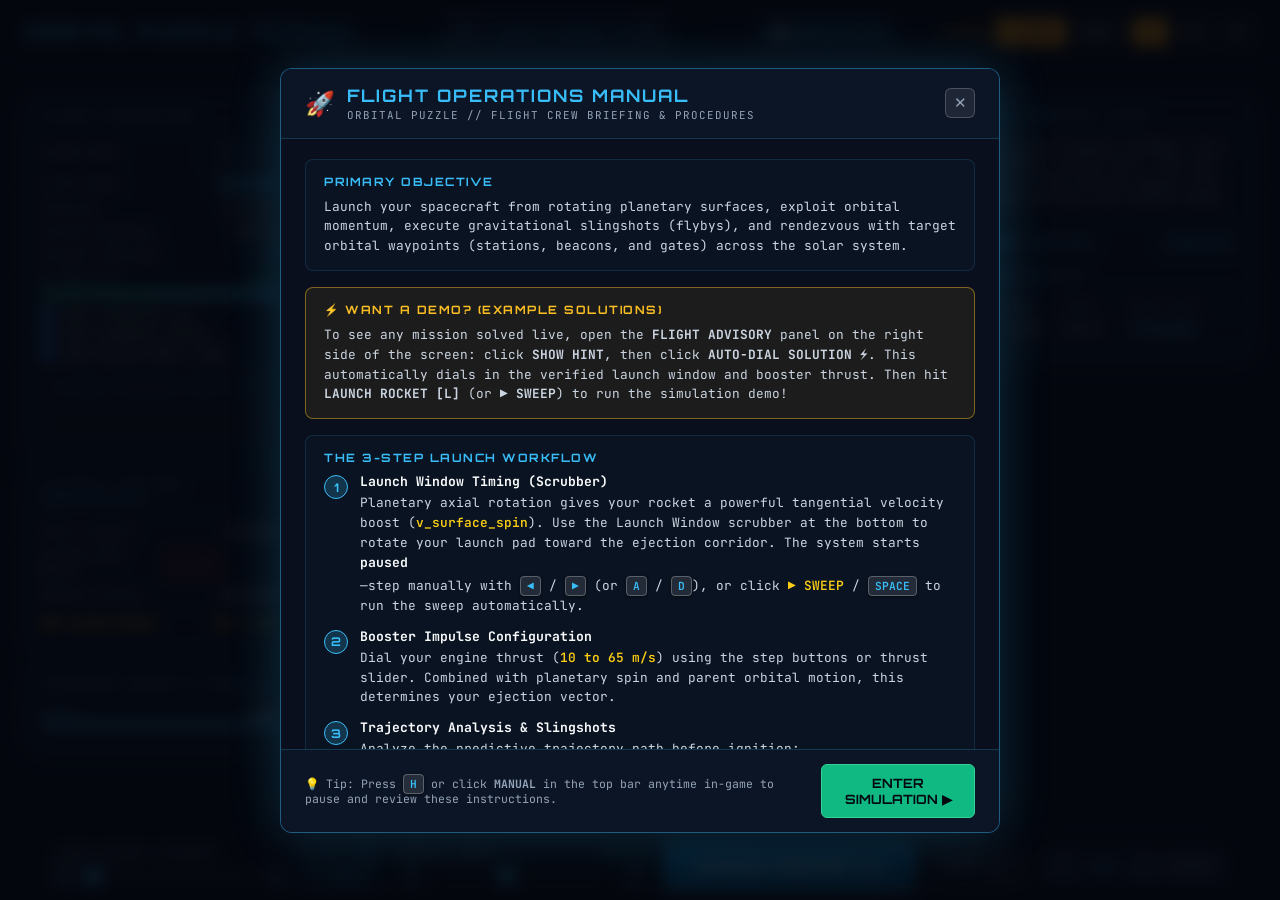
==== commit 18146614: "Set default mission to Level 1 (Orbital Jump) on game start instead of Sandbox" ====
--- a/index.html
+++ b/index.html
@@ -27,7 +27,7 @@
         <select id="select-level" class="hud-select level-dropdown">
           <option value="0">SANDBOX: Full 8 Planets</option>
           <optgroup label="CHAPTER 1: PLANETARY & MOON SUBSYSTEMS (TIER 3)">
-            <option value="1">Level 1: Orbital Jump (Terra Subsystem)</option>
+            <option value="1" selected>Level 1: Orbital Jump (Terra Subsystem)</option>
             <option value="2">Level 2: The Moon Bridge (Terra & Luna Subsystem)</option>
             <option value="3">Level 3: Jovian Resonance (Zeus & Io Subsystem)</option>
             <option value="4">Level 4: Cronus Ring Run (Cronus & Titan Subsystem)</option>
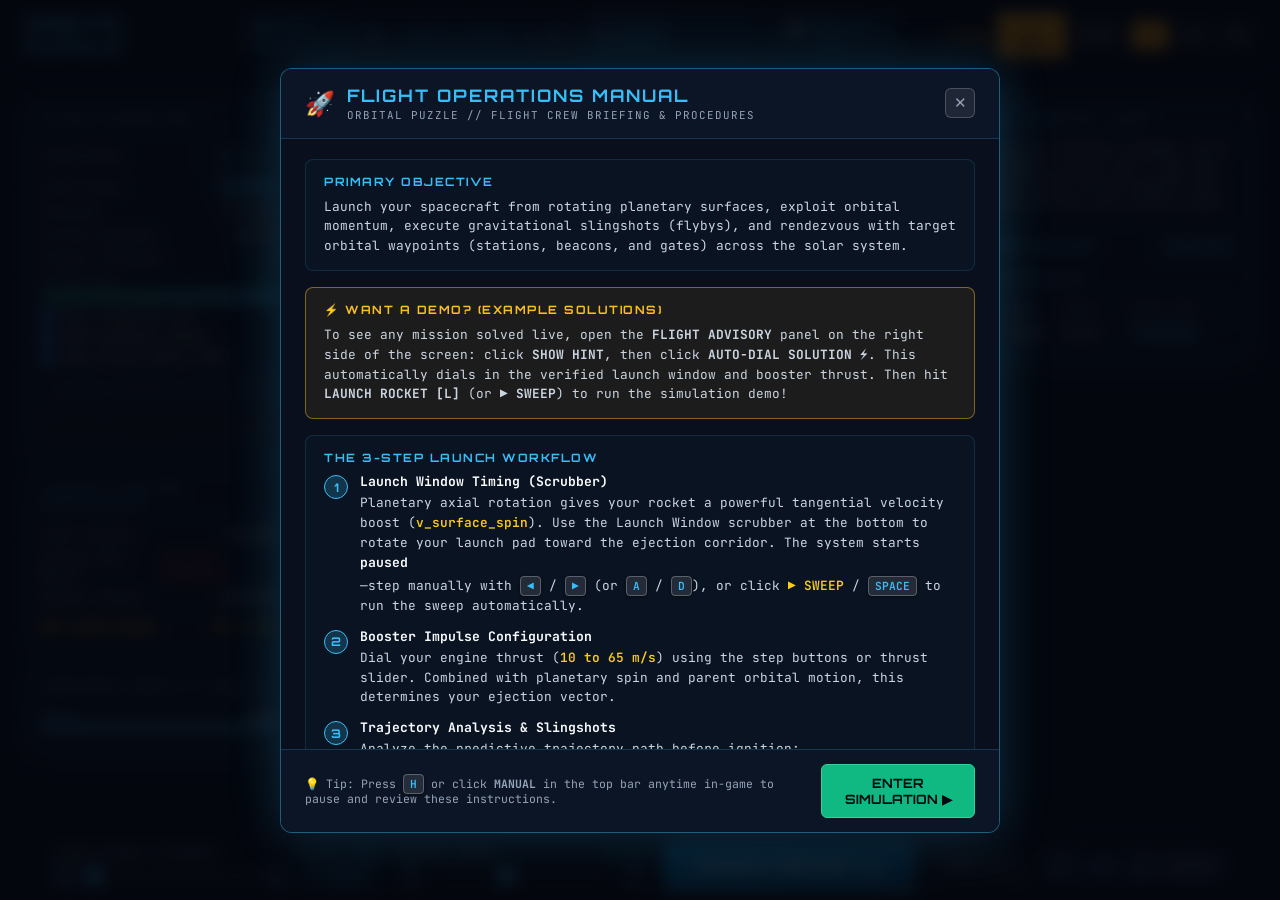
==== commit 73c82f14: "Add Cosmic Continuum automated multi-scale flight demo (Galactic -> Solar -> Moon) with patched-coni" ====
--- a/index.html
+++ b/index.html
@@ -48,6 +48,7 @@
 
       <!-- Time Controls & Manual -->
       <div class="time-bar">
+        <a href="continuum_demo.html" class="manual-btn" style="text-decoration: none; border-color: rgba(56, 189, 248, 0.5); color: #38bdf8;" title="Automated Multi-Scale Cosmic Journey Demo">🌌 COSMIC JOURNEY</a>
         <button class="manual-btn" id="btn-open-manual" title="Flight Operations Manual [H]">📖 MANUAL [H]</button>
         <span class="clock-display" id="telemetry-time">T+00.0s</span>
         <button class="time-btn" id="btn-pause">❚❚ PAUSE</button>
